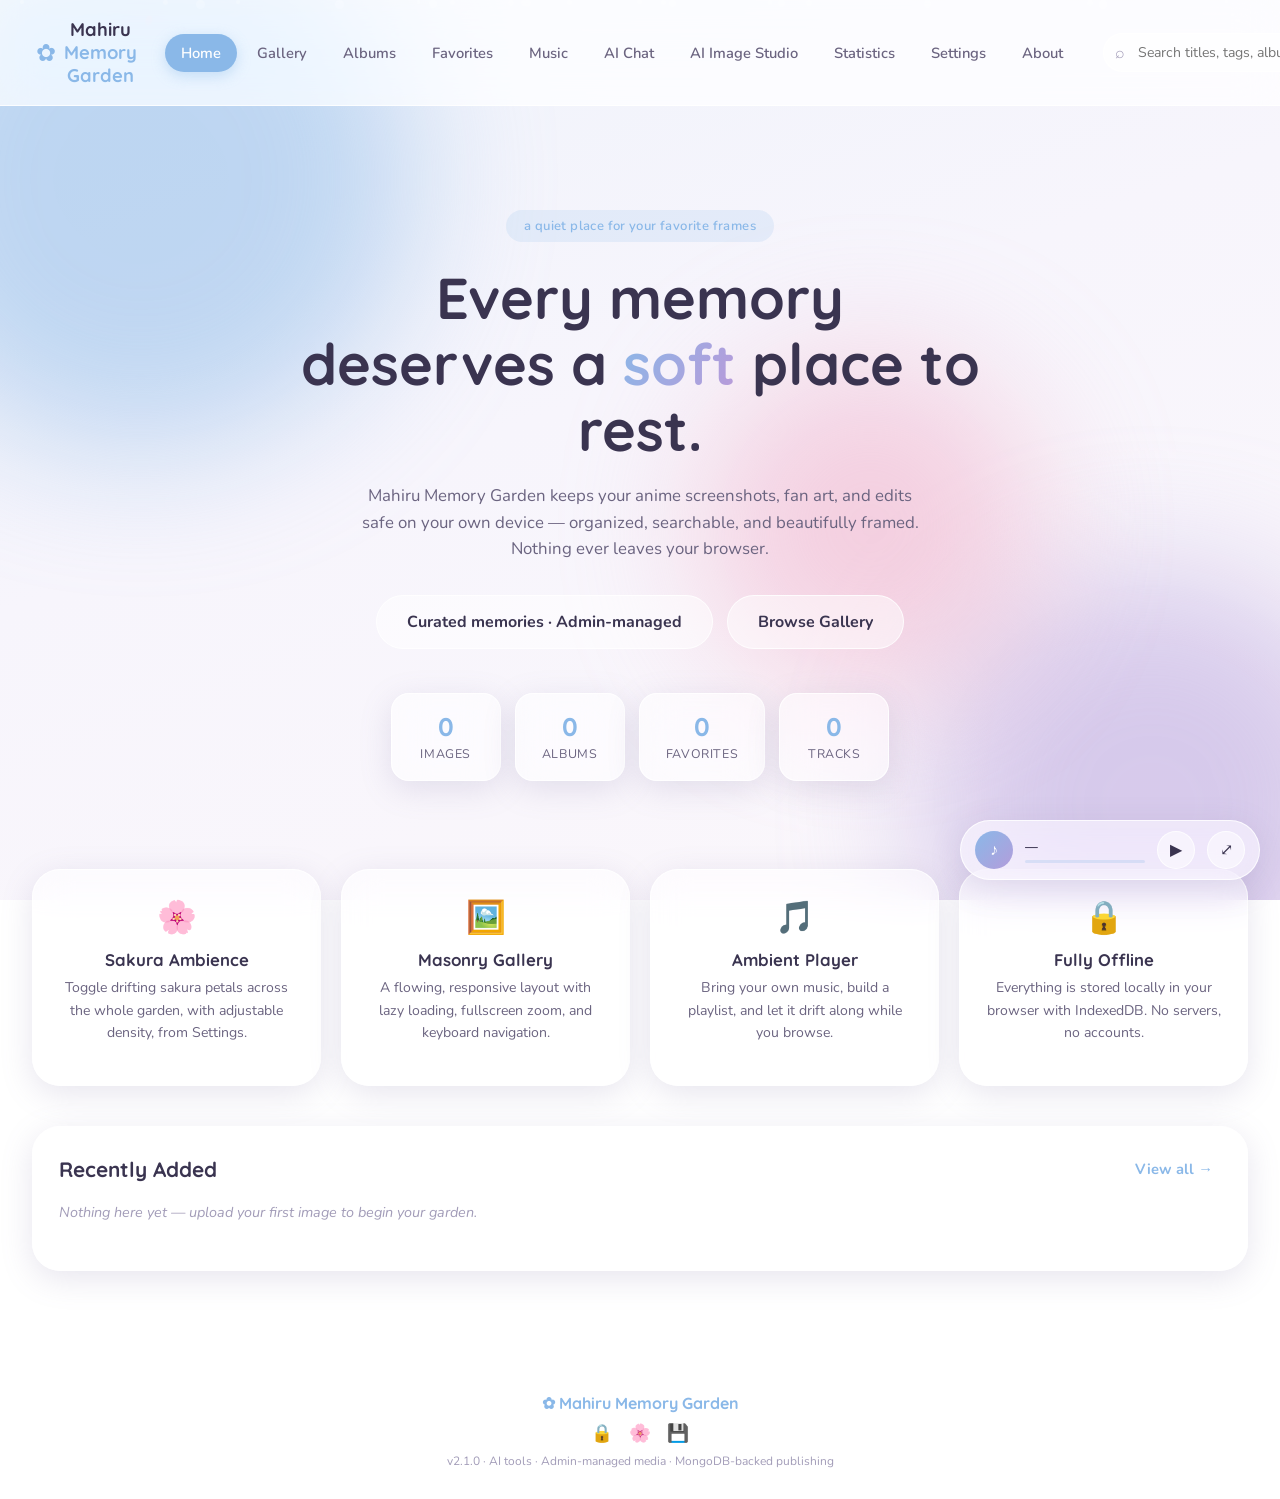
==== index.html @ d815fe96 "Add files via upload" ====
<!DOCTYPE html>
<html lang="en">
<head>
<meta charset="UTF-8" />
<meta name="viewport" content="width=device-width, initial-scale=1.0, viewport-fit=cover" />
<title>Mahiru Memory Garden — Your Anime Gallery</title>
<meta name="description" content="A soft, glass-lit gallery for your favorite anime memories." />

<!-- Fonts: a rounded display face for warmth, a clean body face for readability -->
<link rel="preconnect" href="https://fonts.googleapis.com">
<link rel="preconnect" href="https://fonts.gstatic.com" crossorigin>
<link href="https://fonts.googleapis.com/css2?family=Quicksand:wght@500;600;700&family=Nunito:wght@400;500;600;700;800&display=swap" rel="stylesheet">

<link rel="stylesheet" href="style.css" />
</head>
<body>

<!-- ============ AMBIENT LAYERS ============ -->
<div class="sky" aria-hidden="true">
  <div class="sky-glow sky-glow--one"></div>
  <div class="sky-glow sky-glow--two"></div>
  <div class="sky-glow sky-glow--three"></div>
</div>
<canvas id="sakuraCanvas" aria-hidden="true"></canvas>
<div id="particleField" class="particle-field" aria-hidden="true"></div>

<!-- ============ TOASTS ============ -->
<div id="toastStack" class="toast-stack" aria-live="polite"></div>

<!-- ============ NAVIGATION ============ -->
<header class="topbar">
  <button class="brand" id="logoButton" title="Mahiru Memory Garden">
    <span class="brand-mark">✿</span>
    <span class="brand-text">Mahiru <em>Memory Garden</em></span>
  </button>

  <nav class="tabs" id="mainNav">
    <button class="tab active" data-page="home">Home</button>
    <button class="tab" data-page="gallery">Gallery</button>
    <button class="tab" data-page="albums">Albums</button>
    <button class="tab" data-page="favorites">Favorites</button>
    <button class="tab" data-page="music">Music</button>
    <button class="tab" data-page="ai-chat">AI Chat</button>
    <button class="tab" data-page="image-studio">AI Image Studio</button>
    <button class="tab" data-page="stats">Statistics</button>
    <button class="tab" data-page="settings">Settings</button>
    <button class="tab" data-page="about">About</button>
  </nav>

  <div class="topbar-actions">
    <div class="search-wrap">
      <input type="text" id="globalSearch" placeholder="Search titles, tags, albums…" autocomplete="off" />
      <span class="search-icon">⌕</span>
    </div>
    <a class="icon-btn admin-entry" href="admin/" title="Admin panel" aria-label="Admin panel">⚙</a>
    <button class="hamburger" id="hamburgerBtn" aria-label="Menu">☰</button>
  </div>
</header>

<!-- Mobile nav drawer -->
<div class="mobile-drawer" id="mobileDrawer">
  <button class="tab" data-page="home">Home</button>
  <button class="tab" data-page="gallery">Gallery</button>
  <button class="tab" data-page="albums">Albums</button>
  <button class="tab" data-page="favorites">Favorites</button>
  <button class="tab" data-page="music">Music</button>
  <button class="tab" data-page="ai-chat">AI Chat</button>
  <button class="tab" data-page="image-studio">AI Image Studio</button>
  <button class="tab" data-page="stats">Statistics</button>
  <button class="tab" data-page="settings">Settings</button>
  <button class="tab" data-page="about">About</button>
</div>

<main id="pageRoot">

  <!-- ============ HOME ============ -->
  <section class="page active" id="page-home">
    <div class="hero">
      <div class="hero-badge">a quiet place for your favorite frames</div>
      <h1 class="hero-title">
        Every memory<br/>
        deserves a <span class="accent-word">soft</span> place to rest.
      </h1>
      <p class="hero-sub">
        Mahiru Memory Garden keeps your anime screenshots, fan art, and edits safe on your
        own device — organized, searchable, and beautifully framed. Nothing ever leaves your browser.
      </p>
      <div class="hero-actions">
        <span class="btn btn-ghost btn-lg">Curated memories · Admin-managed</span>
        <button class="btn btn-ghost btn-lg ripple" data-page-link="gallery">
          Browse Gallery
        </button>
      </div>

      <div class="hero-stats" id="heroStats">
        <div class="hero-stat glass"><span class="hs-num" id="hsImages">0</span><span class="hs-label">Images</span></div>
        <div class="hero-stat glass"><span class="hs-num" id="hsAlbums">0</span><span class="hs-label">Albums</span></div>
        <div class="hero-stat glass"><span class="hs-num" id="hsFavs">0</span><span class="hs-label">Favorites</span></div>
        <div class="hero-stat glass"><span class="hs-num" id="hsTracks">0</span><span class="hs-label">Tracks</span></div>
      </div>
    </div>

    <div class="feature-grid">
      <div class="glass feature-card float-card">
        <div class="feature-icon">🌸</div>
        <h3>Sakura Ambience</h3>
        <p>Toggle drifting sakura petals across the whole garden, with adjustable density, from Settings.</p>
      </div>
      <div class="glass feature-card float-card" style="--delay:0.6s">
        <div class="feature-icon">🖼️</div>
        <h3>Masonry Gallery</h3>
        <p>A flowing, responsive layout with lazy loading, fullscreen zoom, and keyboard navigation.</p>
      </div>
      <div class="glass feature-card float-card" style="--delay:1.2s">
        <div class="feature-icon">🎵</div>
        <h3>Ambient Player</h3>
        <p>Bring your own music, build a playlist, and let it drift along while you browse.</p>
      </div>
      <div class="glass feature-card float-card" style="--delay:1.8s">
        <div class="feature-icon">🔒</div>
        <h3>Fully Offline</h3>
        <p>Everything is stored locally in your browser with IndexedDB. No servers, no accounts.</p>
      </div>
    </div>

    <div class="glass recent-panel">
      <div class="panel-header">
        <h2>Recently Added</h2>
        <button class="btn btn-text" data-page-link="gallery">View all →</button>
      </div>
      <div class="recent-strip" id="recentStrip">
        <p class="empty-hint">Nothing here yet — upload your first image to begin your garden.</p>
      </div>
    </div>
  </section>

  <!-- ============ GALLERY ============ -->
  <section class="page" id="page-gallery">
    <div class="page-head">
      <h1>Gallery</h1>
      <span class="page-note">Uploads are available in the admin panel.</span>
    </div>

    <div class="glass drive-panel" id="drivePanel">
      <div class="drive-panel-head">
        <h3>Google Drive Folder</h3>
        <button class="icon-btn" id="driveToggleBtn" title="Show/Hide">−</button>
      </div>
      <div class="drive-panel-body" id="drivePanelBody">
        <p class="settings-note">Apne Drive folder ka link paste karo — ye yaad rakh liya jayega, dobara paste nahi karna padega.</p>
        <div class="drive-input-row">
          <input type="text" id="driveLinkInput" class="text-field" placeholder="https://drive.google.com/drive/folders/…" />
          <button class="btn btn-primary ripple" id="driveSaveBtn">Save</button>
          <button class="btn btn-ghost" id="driveClearBtn">Clear</button>
        </div>
        <iframe id="driveFrame" class="drive-embed" hidden></iframe>
        <p class="empty-hint" id="driveEmptyHint">Koi folder link save nahi kiya gaya abhi tak.</p>
      </div>
    </div>

    <div class="filter-bar glass">
      <select id="filterSort">
        <option value="newest">Newest</option>
        <option value="oldest">Oldest</option>
        <option value="favorites">Favorites</option>
        <option value="rating">Highest Rated</option>
        <option value="landscape">Landscape</option>
        <option value="portrait">Portrait</option>
        <option value="square">Square</option>
      </select>
      <select id="filterAlbum"><option value="">All Albums</option></select>
      <select id="filterCategory"><option value="">All Categories</option></select>
      <input type="text" id="filterTag" placeholder="Filter by tag…" />
      <button class="btn btn-ghost" id="clearFiltersBtn">Clear</button>
    </div>

    <div class="masonry" id="galleryGrid"></div>
    <div class="empty-state" id="galleryEmpty" hidden>
      <div class="empty-icon">🌷</div>
      <p>Your garden is empty. Upload some memories to get started.</p>
    </div>
    <div class="load-sentinel" id="gallerySentinel"></div>
  </section>

  <!-- ============ ALBUMS ============ -->
  <section class="page" id="page-albums">
    <div class="page-head">
      <h1>Albums</h1>
      <button class="btn btn-primary ripple" id="createAlbumBtn"><span class="btn-icon">＋</span> New Album</button>
    </div>
    <div class="album-grid" id="albumGrid"></div>
    <div class="empty-state" id="albumsEmpty" hidden>
      <div class="empty-icon">📁</div>
      <p>No albums yet. Create one to start organizing your memories.</p>
    </div>
  </section>

  <!-- ============ FAVORITES ============ -->
  <section class="page" id="page-favorites">
    <div class="page-head"><h1>Favorites</h1></div>
    <div class="masonry" id="favGrid"></div>
    <div class="empty-state" id="favEmpty" hidden>
      <div class="empty-icon">💗</div>
      <p>Nothing favorited yet. Tap the heart on an image to keep it close.</p>
    </div>
  </section>

  <!-- ============ MUSIC ============ -->
  <section class="page" id="page-music">
    <div class="page-head">
      <h1>Music</h1>
      <span class="page-note">Tracks are managed by the admin.</span>
    </div>

    <div class="music-layout">
      <div class="glass visualizer-card">
        <canvas id="visualizerCanvas"></canvas>
        <div class="now-playing">
          <div class="np-art" id="npArt">♪</div>
          <div class="np-info">
            <div class="np-title" id="npTitle">No track selected</div>
            <div class="np-sub" id="npSub">Upload a song to begin</div>
          </div>
        </div>
        <div class="progress-row">
          <span class="time" id="npTimeCurrent">0:00</span>
          <input type="range" id="npProgress" min="0" max="100" value="0" />
          <span class="time" id="npTimeTotal">0:00</span>
        </div>
        <div class="player-controls">
          <button class="icon-btn" id="npShuffle" title="Shuffle">🔀</button>
          <button class="icon-btn" id="npPrev" title="Previous">⏮</button>
          <button class="icon-btn icon-btn-lg" id="npPlay" title="Play/Pause">▶</button>
          <button class="icon-btn" id="npNext" title="Next">⏭</button>
          <button class="icon-btn" id="npRepeat" title="Repeat">🔁</button>
        </div>
        <div class="volume-row">
          <span>🔈</span>
          <input type="range" id="npVolume" min="0" max="100" value="80" />
        </div>
      </div>

      <div class="glass playlist-card">
        <h3>Playlist</h3>
        <ul class="playlist" id="playlistList"></ul>
        <p class="empty-hint" id="playlistEmpty">No tracks yet — add MP3, WAV, or OGG files.</p>
      </div>
    </div>
  </section>


  <!-- ============ AI CHAT ============ -->
  <section class="page" id="page-ai-chat">
    <div class="page-head"><div><h1>Talk with Mahiru ✿</h1><p class="page-note">Your gentle Mahiru AI companion for chats, creative ideas, coding, and little everyday moments.</p></div><button class="btn btn-ghost" id="aiClearChat">Clear chat</button></div>
    <div class="glass ai-panel">
      <div class="mahiru-chat-identity"><div class="mahiru-chat-avatar" aria-hidden="true">✿</div><div><strong>Mahiru</strong><span>Here with you · AI character</span></div><span class="mahiru-chat-status">● Ready to chat</span></div>
      <div class="ai-notice">This is an AI portrayal of Mahiru, powered by Groq. Messages are sent to the configured backend. Please don’t share passwords, API keys, or sensitive personal information.</div>
      <div id="aiChatMessages" class="ai-chat-messages" aria-live="polite"><div class="ai-message assistant"><strong>Mahiru ✿</strong><p>Oh, you’re here. Welcome back to the garden. ♡ What would you like to talk about today? I’ll do my best to help.</p></div></div>
      <form id="aiChatForm" class="ai-chat-form">
        <label class="sr-only" for="aiChatInput">Message</label>
        <textarea id="aiChatInput" rows="2" maxlength="4000" placeholder="Talk to Mahiru…" required></textarea>
        <button class="btn btn-primary" id="aiChatSend" type="submit">Send ↗</button>
      </form>
      <p id="aiChatStatus" class="ai-status" role="status"></p>
    </div>
  </section>

  <!-- ============ AI IMAGE STUDIO ============ -->
  <section class="page" id="page-image-studio">
    <div class="page-head"><div><h1>AI Image Studio</h1><p class="page-note">Turn a prompt into an image with Ideogram.</p></div></div>
    <div class="glass ai-panel image-studio-panel">
      <form id="imageGenForm" class="image-gen-form">
        <label for="imagePrompt">Describe the image</label>
        <textarea id="imagePrompt" rows="4" maxlength="1500" placeholder="Example: an elegant violet-lit fantasy garden at dusk, anime illustration…" required></textarea>
        <div class="image-gen-options">
          <label for="imageStyle">Style</label>
          <select id="imageStyle"><option value="auto">Auto</option><option value="general">General</option><option value="realistic">Realistic</option><option value="design">Design</option><option value="anime">Anime (describe it in the prompt)</option></select>
          <label for="imageCount">Images</label>
          <select id="imageCount"><option value="1">1 image</option><option value="2">2 images</option></select>
        </div>
        <button class="btn btn-primary" id="imageGenButton" type="submit">✦ Generate image</button>
      </form>
      <p id="imageGenStatus" class="ai-status" role="status"></p>
      <div id="imageGenResults" class="generated-image-grid"></div>
      <p class="ai-notice">Generation may consume your Ideogram API credits. Results are stored temporarily in the app's MongoDB media store and are not automatically added to the public gallery.</p>
    </div>
  </section>

  <!-- ============ STATISTICS ============ -->
  <section class="page" id="page-stats">
    <div class="page-head"><h1>Statistics</h1></div>
    <div class="stats-grid" id="statsGrid"></div>
  </section>

  <!-- ============ SETTINGS ============ -->
  <section class="page" id="page-settings">
    <div class="page-head"><h1>Settings</h1></div>

    <div class="settings-grid">
      <div class="glass settings-card">
        <h3>Appearance</h3>
        <div class="setting-row">
          <label>Theme</label>
          <div class="segmented" id="themeSegment">
            <button data-theme="light" class="active">Light</button>
            <button data-theme="dark">Dark</button>
            <button data-theme="auto">Auto</button>
          </div>
        </div>
        <div class="setting-row">
          <label>Accent Color</label>
          <div class="swatches" id="accentSwatches">
            <button class="swatch active" style="--sw:#8AB8E8" data-accent="#8AB8E8"></button>
            <button class="swatch" style="--sw:#B39DDB" data-accent="#B39DDB"></button>
            <button class="swatch" style="--sw:#F0A8C4" data-accent="#F0A8C4"></button>
            <button class="swatch" style="--sw:#9DDBC0" data-accent="#9DDBC0"></button>
            <button class="swatch" style="--sw:#E8C48A" data-accent="#E8C48A"></button>
          </div>
        </div>
        <div class="setting-row">
          <label>Background Blur</label>
          <input type="range" id="blurSlider" min="0" max="40" value="18" />
        </div>
        <div class="setting-row">
          <label>Animation Speed</label>
          <input type="range" id="animSpeedSlider" min="50" max="200" value="100" />
        </div>
      </div>

      <div class="glass settings-card">
        <h3>Sakura Mode</h3>
        <div class="setting-row">
          <label>Enable Falling Petals</label>
          <label class="switch"><input type="checkbox" id="sakuraToggle" checked /><span class="slider-toggle"></span></label>
        </div>
        <div class="setting-row">
          <label>Petal Density</label>
          <input type="range" id="sakuraDensity" min="0" max="60" value="18" />
        </div>
      </div>

      <div class="glass settings-card">
        <h3>Music</h3>
        <div class="setting-row">
          <label>Default Volume</label>
          <input type="range" id="defaultVolumeSlider" min="0" max="100" value="80" />
        </div>
      </div>

      <div class="glass settings-card">
        <h3>Database</h3>
        <p class="settings-note">Your preferences stay in this browser. Published gallery media is served from the protected backend.</p>
        <div class="settings-btn-row">
          <button class="btn btn-ghost" id="exportBtn">Export Data</button>
          <button class="btn btn-ghost" id="importBtn">Import Data</button>
          <input type="file" id="importFile" accept="application/json" hidden />
          <button class="btn btn-danger" id="resetBtn">Reset Database</button>
        </div>
      </div>
    </div>
  </section>

  <!-- ============ ABOUT ============ -->
  <section class="page" id="page-about">
    <div class="page-head"><h1>About</h1></div>
    <div class="glass about-card">
      <div class="about-mark">✿</div>
      <h2>Mahiru Memory Garden</h2>
      <p>
        A calm space for anime memories, fan art, edits, and music. Public media is served by the backend; only authenticated admin uploads can publish new media.
      </p>
      <p class="version-line">Version <strong>1.0.0</strong></p>
      <p class="credits-line">Crafted with care by <em>you</em> — developer credits go here.</p>
    </div>
  </section>

</main>

<!-- ============ ALBUM MODAL ============ -->
<div class="modal-overlay" id="albumModal">
  <div class="modal glass modal-sm">
    <button class="modal-close" data-close="albumModal">✕</button>
    <h2 id="albumModalTitle">New Album</h2>
    <label class="field-label">Name</label>
    <input type="text" id="albumNameInput" class="text-field" placeholder="e.g. Rainy Day Screenshots" />
    <label class="field-label">Category</label>
    <input type="text" id="albumCategoryInput" class="text-field" placeholder="e.g. Slice of Life" />
    <div class="modal-actions">
      <button class="btn btn-ghost" data-close="albumModal">Cancel</button>
      <button class="btn btn-primary ripple" id="saveAlbumBtn">Save Album</button>
    </div>
  </div>
</div>

<!-- ============ IMAGE DETAIL / LIGHTBOX ============ -->
<div class="modal-overlay lightbox-overlay" id="lightboxModal">
  <button class="lb-close" data-close="lightboxModal">✕</button>
  <button class="lb-nav lb-prev" id="lbPrev">‹</button>
  <button class="lb-nav lb-next" id="lbNext">›</button>

  <div class="lightbox-stage">
    <img id="lbImage" src="" alt="" />
  </div>

  <div class="lb-panel glass">
    <div class="lb-panel-scroll">
      <div class="lb-title-row">
        <input type="text" id="lbTitleInput" class="lb-title-input" placeholder="Untitled memory" />
        <button class="icon-btn" id="lbFavBtn" title="Favorite">♡</button>
      </div>

      <div class="lb-rating" id="lbRating">
        <span data-star="1">★</span><span data-star="2">★</span><span data-star="3">★</span><span data-star="4">★</span><span data-star="5">★</span>
      </div>

      <label class="field-label">Description</label>
      <textarea id="lbDescInput" class="text-field" rows="3" placeholder="Add a description…"></textarea>

      <label class="field-label">Tags (comma separated)</label>
      <input type="text" id="lbTagsInput" class="text-field" placeholder="sunset, moe, wholesome" />

      <label class="field-label">Album</label>
      <select id="lbAlbumSelect"><option value="">No Album</option></select>

      <label class="field-label">Category</label>
      <input type="text" id="lbCategoryInput" class="text-field" placeholder="e.g. Wallpapers" />

      <div class="lb-meta" id="lbMeta"></div>

      <div class="modal-actions">
        <button class="btn btn-danger" id="lbDeleteBtn">Delete</button>
        <button class="btn btn-primary ripple" id="lbSaveBtn">Save Changes</button>
      </div>
    </div>
  </div>
</div>

<!-- ============ FLOATING MINI PLAYER ============ -->
<div class="mini-player glass" id="miniPlayer" hidden>
  <div class="mini-art" id="miniArt">♪</div>
  <div class="mini-info">
    <div class="mini-title" id="miniTitle">—</div>
    <div class="mini-bar"><div class="mini-bar-fill" id="miniBarFill"></div></div>
  </div>
  <button class="icon-btn" id="miniPlayBtn">▶</button>
  <button class="icon-btn" id="miniExpandBtn" title="Open Music">⤢</button>
</div>

<!-- ============ CONFIRM DIALOG ============ -->
<div class="modal-overlay" id="confirmModal">
  <div class="modal glass modal-sm">
    <h2 id="confirmTitle">Are you sure?</h2>
    <p id="confirmBody"></p>
    <div class="modal-actions">
      <button class="btn btn-ghost" id="confirmCancelBtn">Cancel</button>
      <button class="btn btn-danger" id="confirmOkBtn">Confirm</button>
    </div>
  </div>
</div>

<!-- ============ ANGEL MODE QUOTE OVERLAY ============ -->
<div class="angel-quote" id="angelQuote"></div>

<audio id="audioPlayer" preload="metadata"></audio>

<!-- ============ FOOTER ============ -->
<footer class="site-footer">
  <div class="footer-inner">
    <div class="footer-brand">✿ Mahiru Memory Garden</div>
    <div class="footer-icons">
      <span title="Offline-first">🔒</span>
      <span title="Made with care">🌸</span>
      <span title="Local storage">💾</span>
    </div>
    <div class="footer-meta">v2.1.0 · AI tools · Admin-managed media · MongoDB-backed publishing</div>
  </div>
</footer>

<script src="config.js"></script>
<script src="script.js"></script>
</body>
</html>
---- style.css ----
/* ==========================================================================
   Mahiru Memory Garden — Stylesheet
   Soft White / Sky Blue / Light Purple glassmorphism, anime-inspired
   ========================================================================== */

:root {
  --bg-0: #eef3fb;
  --bg-1: #f7f5fc;
  --bg-2: #fbf7fb;
  --ink: #3a3450;
  --ink-soft: #6b6480;
  --ink-faint: #a29cb8;
  --sky: #8ab8e8;
  --purple: #b39ddb;
  --pink: #f0a8c4;
  --accent: #8ab8e8;
  --accent-rgb: 138, 184, 232;
  --glass-bg: rgba(255, 255, 255, 0.55);
  --glass-bg-strong: rgba(255, 255, 255, 0.72);
  --glass-border: rgba(255, 255, 255, 0.8);
  --glass-shadow: 0 8px 32px rgba(120, 110, 160, 0.18);
  --radius-lg: 28px;
  --radius-md: 18px;
  --radius-sm: 12px;
  --blur: 18px;
  --anim-speed: 1;
  --ease: cubic-bezier(0.22, 1, 0.36, 1);
  --font-display: 'Quicksand', 'Segoe UI', sans-serif;
  --font-body: 'Nunito', 'Segoe UI', sans-serif;
}

[data-theme="dark"] {
  --bg-0: #14131f;
  --bg-1: #191826;
  --bg-2: #1d1b2c;
  --ink: #f1eefc;
  --ink-soft: #c6c1dc;
  --ink-faint: #837ba0;
  --glass-bg: rgba(30, 27, 46, 0.55);
  --glass-bg-strong: rgba(35, 32, 53, 0.75);
  --glass-border: rgba(255, 255, 255, 0.12);
  --glass-shadow: 0 8px 32px rgba(0, 0, 0, 0.4);
}

* { box-sizing: border-box; }
html { scroll-behavior: smooth; }

body {
  margin: 0;
  font-family: var(--font-body);
  color: var(--ink);
  background: linear-gradient(160deg, var(--bg-0), var(--bg-1) 45%, var(--bg-2));
  background-attachment: fixed;
  min-height: 100vh;
  overflow-x: hidden;
  transition: background 0.6s var(--ease), color 0.4s var(--ease);
}

h1, h2, h3, h4 { font-family: var(--font-display); font-weight: 700; margin: 0 0 0.4em; color: var(--ink); }
p { line-height: 1.6; color: var(--ink-soft); margin: 0 0 1em; }
a { color: inherit; }
button, input, select, textarea { font-family: var(--font-body); }
:focus-visible { outline: 2px solid var(--accent); outline-offset: 2px; }

/* ---------- Glass utility ---------- */
.glass {
  background: var(--glass-bg);
  border: 1px solid var(--glass-border);
  border-radius: var(--radius-lg);
  backdrop-filter: blur(var(--blur)) saturate(140%);
  -webkit-backdrop-filter: blur(var(--blur)) saturate(140%);
  box-shadow: var(--glass-shadow);
}

/* ---------- Ambient background layers ---------- */
.sky { position: fixed; inset: 0; z-index: -3; overflow: hidden; }
.sky-glow {
  position: absolute; border-radius: 50%; filter: blur(70px); opacity: 0.5;
  animation: driftGlow calc(24s / var(--anim-speed)) ease-in-out infinite alternate;
}
.sky-glow--one { width: 42vw; height: 42vw; top: -10%; left: -10%; background: var(--sky); }
.sky-glow--two { width: 36vw; height: 36vw; bottom: -15%; right: -8%; background: var(--purple); animation-delay: -6s; }
.sky-glow--three { width: 26vw; height: 26vw; top: 40%; left: 55%; background: var(--pink); animation-delay: -12s; }

@keyframes driftGlow {
  0% { transform: translate(0, 0) scale(1); }
  100% { transform: translate(6%, 4%) scale(1.12); }
}

#sakuraCanvas { position: fixed; inset: 0; z-index: 0; pointer-events: none; }

.particle-field { position: fixed; inset: 0; z-index: -2; pointer-events: none; overflow: hidden; }
.particle {
  position: absolute; border-radius: 50%; background: rgba(255,255,255,0.5);
  animation: floatUp linear infinite;
}
@keyframes floatUp {
  0% { transform: translateY(10vh) translateX(0); opacity: 0; }
  10% { opacity: 0.7; }
  90% { opacity: 0.5; }
  100% { transform: translateY(-110vh) translateX(20px); opacity: 0; }
}

/* ==========================================================================
   Top navigation
   ========================================================================== */
.topbar {
  position: sticky; top: 0; z-index: 40;
  display: flex; align-items: center; gap: 24px;
  padding: 14px 32px;
  background: var(--glass-bg-strong);
  backdrop-filter: blur(20px) saturate(150%);
  -webkit-backdrop-filter: blur(20px) saturate(150%);
  border-bottom: 1px solid var(--glass-border);
}

.brand { display: flex; align-items: center; gap: 8px; background: none; border: none; cursor: pointer; padding: 4px; }
.brand-mark { font-size: 1.5rem; color: var(--accent); animation: spinPetal calc(6s / var(--anim-speed)) linear infinite; display: inline-block; }
@keyframes spinPetal { from { transform: rotate(0deg); } to { transform: rotate(360deg); } }
.brand-text { font-family: var(--font-display); font-weight: 700; font-size: 1.15rem; color: var(--ink); }
.brand-text em { font-style: normal; color: var(--accent); }

.tabs { display: flex; gap: 4px; flex: 1; }
.tab {
  background: none; border: none; padding: 9px 16px; border-radius: 999px;
  color: var(--ink-soft); font-weight: 600; font-size: 0.92rem; cursor: pointer;
  transition: all 0.25s var(--ease);
  white-space: nowrap;
}
.tab:hover { background: rgba(var(--accent-rgb), 0.14); color: var(--ink); }
.tab.active { background: var(--accent); color: #fff; box-shadow: 0 4px 14px rgba(var(--accent-rgb), 0.4); }

.topbar-actions { display: flex; align-items: center; gap: 10px; }
.search-wrap { position: relative; }
.search-wrap input {
  border: 1px solid var(--glass-border); background: rgba(255,255,255,0.5);
  border-radius: 999px; padding: 9px 16px 9px 34px; width: 220px; font-size: 0.88rem;
  color: var(--ink);
}
[data-theme="dark"] .search-wrap input { background: rgba(255,255,255,0.06); }
.search-icon { position: absolute; left: 12px; top: 50%; transform: translateY(-50%); color: var(--ink-faint); }

.icon-btn {
  width: 38px; height: 38px; border-radius: 50%; border: 1px solid var(--glass-border);
  background: rgba(255,255,255,0.5); color: var(--ink); font-size: 1rem; cursor: pointer;
  display: flex; align-items: center; justify-content: center;
  transition: transform 0.2s var(--ease), background 0.2s;
}
.icon-btn:hover { transform: scale(1.08); background: var(--accent); color: #fff; }
.icon-btn-lg { width: 52px; height: 52px; font-size: 1.3rem; }

.hamburger { display: none; background: none; border: none; font-size: 1.4rem; cursor: pointer; color: var(--ink); }

.mobile-drawer {
  display: none; flex-direction: column; position: fixed; top: 62px; right: 12px; z-index: 50;
  background: var(--glass-bg-strong); backdrop-filter: blur(20px); border: 1px solid var(--glass-border);
  border-radius: var(--radius-md); padding: 10px; gap: 4px; box-shadow: var(--glass-shadow);
  transform: translateY(-10px); opacity: 0; pointer-events: none; transition: all 0.25s var(--ease);
}
.mobile-drawer.open { transform: translateY(0); opacity: 1; pointer-events: auto; }
.mobile-drawer .tab { text-align: left; }

/* ==========================================================================
   Pages
   ========================================================================== */
main { position: relative; z-index: 1; max-width: 1280px; margin: 0 auto; padding: 32px; }
.page { display: none; animation: pageIn calc(0.5s / var(--anim-speed)) var(--ease); }
.page.active { display: block; }
@keyframes pageIn { from { opacity: 0; transform: translateY(14px); } to { opacity: 1; transform: translateY(0); } }

.page-head { display: flex; align-items: center; justify-content: space-between; margin-bottom: 24px; flex-wrap: wrap; gap: 12px; }
.page-head h1 { font-size: 2rem; }

/* ---------- Hero ---------- */
.hero { text-align: center; padding: 72px 16px 48px; max-width: 820px; margin: 0 auto; }
.hero-badge {
  display: inline-block; padding: 7px 18px; border-radius: 999px; font-size: 0.82rem; font-weight: 600;
  background: rgba(var(--accent-rgb), 0.16); color: var(--accent); margin-bottom: 22px;
  letter-spacing: 0.03em;
  animation: fadeSlideDown calc(0.8s / var(--anim-speed)) var(--ease);
}
.hero-title {
  font-size: clamp(2.2rem, 5vw, 3.6rem); line-height: 1.15; margin-bottom: 20px;
  animation: fadeSlideUp calc(0.9s / var(--anim-speed)) var(--ease);
}
.accent-word {
  background: linear-gradient(120deg, var(--sky), var(--purple), var(--pink));
  background-size: 200% auto; -webkit-background-clip: text; background-clip: text; color: transparent;
  animation: gradientShift calc(6s / var(--anim-speed)) ease-in-out infinite;
}
@keyframes gradientShift { 0%,100% { background-position: 0% 50%; } 50% { background-position: 100% 50%; } }

.hero-sub { font-size: 1.05rem; max-width: 560px; margin: 0 auto 32px; animation: fadeSlideUp calc(1.1s / var(--anim-speed)) var(--ease); }
.hero-actions { display: flex; gap: 14px; justify-content: center; flex-wrap: wrap; margin-bottom: 44px; animation: fadeSlideUp calc(1.3s / var(--anim-speed)) var(--ease); }

.hero-stats { display: flex; gap: 14px; justify-content: center; flex-wrap: wrap; }
.hero-stat { padding: 16px 26px; border-radius: var(--radius-md); min-width: 110px; text-align: center; }
.hs-num { display: block; font-family: var(--font-display); font-size: 1.6rem; font-weight: 700; color: var(--accent); }
.hs-label { font-size: 0.78rem; color: var(--ink-soft); text-transform: uppercase; letter-spacing: 0.05em; }

@keyframes fadeSlideDown { from { opacity: 0; transform: translateY(-16px);} to { opacity: 1; transform: translateY(0);} }
@keyframes fadeSlideUp { from { opacity: 0; transform: translateY(16px);} to { opacity: 1; transform: translateY(0);} }

/* ---------- Buttons ---------- */
.btn {
  border: none; cursor: pointer; font-weight: 700; border-radius: 999px; padding: 11px 22px;
  font-size: 0.92rem; display: inline-flex; align-items: center; gap: 8px; position: relative; overflow: hidden;
  transition: transform 0.2s var(--ease), box-shadow 0.2s var(--ease), background 0.2s;
}
.btn:active { transform: scale(0.96); }
.btn-primary { background: linear-gradient(135deg, var(--sky), var(--purple)); color: #fff; box-shadow: 0 6px 18px rgba(var(--accent-rgb), 0.4); }
.btn-primary:hover { box-shadow: 0 8px 24px rgba(var(--accent-rgb), 0.55); transform: translateY(-2px); }
.btn-ghost { background: rgba(255,255,255,0.5); color: var(--ink); border: 1px solid var(--glass-border); }
[data-theme="dark"] .btn-ghost { background: rgba(255,255,255,0.08); }
.btn-ghost:hover { background: rgba(var(--accent-rgb), 0.16); }
.btn-text { background: none; color: var(--accent); padding: 6px 8px; }
.btn-danger { background: #f47c8c; color: #fff; }
.btn-danger:hover { background: #e85f72; }
.btn-lg { padding: 15px 30px; font-size: 1rem; }
.btn-icon { font-size: 1rem; }

.ripple { }
.ripple .ripple-circle {
  position: absolute; border-radius: 50%; background: rgba(255,255,255,0.6);
  transform: scale(0); animation: rippleAnim 0.6s ease-out;
  pointer-events: none;
}
@keyframes rippleAnim { to { transform: scale(3); opacity: 0; } }

/* ---------- Feature grid ---------- */
.feature-grid { display: grid; grid-template-columns: repeat(4, 1fr); gap: 20px; margin: 40px 0; }
.feature-card { padding: 26px; text-align: center; }
.feature-icon { font-size: 2rem; margin-bottom: 10px; }
.feature-card h3 { font-size: 1.05rem; }
.feature-card p { font-size: 0.88rem; }
.float-card { animation: floatCard 6s ease-in-out infinite; animation-delay: var(--delay, 0s); }
@keyframes floatCard { 0%,100% { transform: translateY(0); } 50% { transform: translateY(-10px); } }

/* ---------- Recent panel ---------- */
.recent-panel { padding: 26px; margin-bottom: 20px; }
.panel-header { display: flex; justify-content: space-between; align-items: center; margin-bottom: 16px; }
.panel-header h2 { margin: 0; font-size: 1.3rem; }
.recent-strip { display: flex; gap: 14px; overflow-x: auto; padding-bottom: 6px; }
.recent-thumb {
  flex: 0 0 auto; width: 150px; height: 110px; border-radius: var(--radius-sm); overflow: hidden;
  cursor: pointer; position: relative; box-shadow: 0 6px 16px rgba(120,110,160,0.2);
  transition: transform 0.25s var(--ease);
}
.recent-thumb:hover { transform: translateY(-4px) scale(1.03); }
.recent-thumb img { width: 100%; height: 100%; object-fit: cover; }
.empty-hint { color: var(--ink-faint); font-style: italic; font-size: 0.9rem; }

/* ==========================================================================
   Filter bar
   ========================================================================== */
.filter-bar { display: flex; gap: 10px; flex-wrap: wrap; padding: 14px 18px; margin-bottom: 22px; align-items: center; }
.filter-bar select, .filter-bar input {
  border: 1px solid var(--glass-border); background: rgba(255,255,255,0.6); border-radius: 999px;
  padding: 8px 14px; font-size: 0.85rem; color: var(--ink);
}
[data-theme="dark"] .filter-bar select, [data-theme="dark"] .filter-bar input { background: rgba(255,255,255,0.07); }

/* ==========================================================================
   Masonry Gallery
   ========================================================================== */
.masonry { column-count: 4; column-gap: 18px; }
@media (max-width: 1100px) { .masonry { column-count: 3; } }
@media (max-width: 760px) { .masonry { column-count: 2; } }
@media (max-width: 480px) { .masonry { column-count: 1; } }

.gcard {
  break-inside: avoid; margin-bottom: 18px; border-radius: var(--radius-md); overflow: hidden;
  position: relative; cursor: pointer; box-shadow: 0 8px 22px rgba(120,110,160,0.18);
  background: var(--glass-bg); border: 1px solid var(--glass-border);
  transition: transform 0.35s var(--ease), box-shadow 0.35s var(--ease);
  animation: cardIn 0.5s var(--ease) backwards;
}
.gcard:hover { transform: translateY(-6px); box-shadow: 0 16px 36px rgba(120,110,160,0.3); }
.gcard img { width: 100%; display: block; transition: transform 0.5s var(--ease); }
.gcard:hover img { transform: scale(1.06); }
@keyframes cardIn { from { opacity: 0; transform: translateY(24px); } to { opacity: 1; transform: translateY(0); } }

.gcard-overlay {
  position: absolute; inset: auto 0 0 0; padding: 14px 12px 10px;
  background: linear-gradient(to top, rgba(20,15,35,0.75), transparent);
  color: #fff; opacity: 0; transform: translateY(8px); transition: all 0.3s var(--ease);
}
.gcard:hover .gcard-overlay { opacity: 1; transform: translateY(0); }
.gcard-title { font-weight: 700; font-size: 0.9rem; margin-bottom: 2px; }
.gcard-meta { font-size: 0.72rem; opacity: 0.85; }

.gcard-fav {
  position: absolute; top: 10px; right: 10px; width: 34px; height: 34px; border-radius: 50%;
  background: rgba(255,255,255,0.85); border: none; cursor: pointer; font-size: 1rem;
  display: flex; align-items: center; justify-content: center; color: #e0708c;
  transition: transform 0.2s var(--ease);
}
.gcard-fav:hover { transform: scale(1.15); }
.gcard-fav.active { background: #f47c8c; color: #fff; }

.gcard-rating { position: absolute; top: 10px; left: 10px; background: rgba(0,0,0,0.45); color: #ffd77a; font-size: 0.72rem; padding: 3px 8px; border-radius: 999px; }

.skeleton {
  break-inside: avoid; margin-bottom: 18px; border-radius: var(--radius-md); height: 220px;
  background: linear-gradient(100deg, rgba(255,255,255,0.3) 30%, rgba(255,255,255,0.6) 50%, rgba(255,255,255,0.3) 70%);
  background-size: 200% 100%; animation: shimmer 1.4s ease-in-out infinite;
}
@keyframes shimmer { from { background-position: 200% 0; } to { background-position: -200% 0; } }

.empty-state { text-align: center; padding: 70px 20px; color: var(--ink-faint); }
.empty-icon { font-size: 2.6rem; margin-bottom: 10px; }
.load-sentinel { height: 40px; }

/* ==========================================================================
   Albums
   ========================================================================== */
.album-grid { display: grid; grid-template-columns: repeat(auto-fill, minmax(240px, 1fr)); gap: 20px; }
.acard { border-radius: var(--radius-md); overflow: hidden; cursor: pointer; position: relative;
  box-shadow: 0 8px 22px rgba(120,110,160,0.18); transition: transform 0.3s var(--ease); }
.acard:hover { transform: translateY(-5px); }
.acard-cover { height: 150px; background: linear-gradient(135deg, var(--sky), var(--purple)); display: flex; align-items: center; justify-content: center; overflow: hidden; }
.acard-cover img { width: 100%; height: 100%; object-fit: cover; }
.acard-cover-icon { font-size: 2.4rem; color: #fff; opacity: 0.85; }
.acard-body { padding: 14px 16px; background: var(--glass-bg); border: 1px solid var(--glass-border); border-top: none; }
.acard-body h4 { margin: 0 0 4px; font-size: 1rem; }
.acard-body p { margin: 0; font-size: 0.78rem; color: var(--ink-faint); }
.acard-actions { display: flex; gap: 6px; margin-top: 10px; }
.acard-actions button { flex: 1; font-size: 0.75rem; padding: 6px 8px; border-radius: 8px; border: 1px solid var(--glass-border); background: rgba(255,255,255,0.5); cursor: pointer; color: var(--ink-soft); }
[data-theme="dark"] .acard-actions button { background: rgba(255,255,255,0.06); }

/* ==========================================================================
   Music
   ========================================================================== */
.music-layout { display: grid; grid-template-columns: 1.3fr 1fr; gap: 24px; }
@media (max-width: 900px) { .music-layout { grid-template-columns: 1fr; } }

.visualizer-card { padding: 26px; text-align: center; position: relative; }
#visualizerCanvas { width: 100%; height: 90px; display: block; margin-bottom: 14px; border-radius: var(--radius-sm); }
.now-playing { display: flex; align-items: center; gap: 14px; margin-bottom: 18px; text-align: left; }
.np-art {
  width: 64px; height: 64px; border-radius: 16px; background: linear-gradient(135deg, var(--sky), var(--purple));
  display: flex; align-items: center; justify-content: center; font-size: 1.6rem; color: #fff; flex: 0 0 auto;
  animation: gentleSpin 8s linear infinite;
}
@keyframes gentleSpin { from { transform: rotate(0);} to { transform: rotate(360deg);} }
.np-title { font-weight: 700; }
.np-sub { font-size: 0.82rem; color: var(--ink-faint); }
.progress-row { display: flex; align-items: center; gap: 10px; margin-bottom: 14px; }
.progress-row input[type=range] { flex: 1; }
.time { font-size: 0.75rem; color: var(--ink-faint); min-width: 34px; }
.player-controls { display: flex; align-items: center; justify-content: center; gap: 14px; margin-bottom: 14px; }
.volume-row { display: flex; align-items: center; gap: 10px; justify-content: center; }
.volume-row input[type=range] { width: 140px; }

input[type=range] {
  -webkit-appearance: none; height: 5px; border-radius: 999px; background: rgba(var(--accent-rgb),0.25); outline: none;
}
input[type=range]::-webkit-slider-thumb {
  -webkit-appearance: none; width: 15px; height: 15px; border-radius: 50%; background: var(--accent);
  box-shadow: 0 2px 6px rgba(0,0,0,0.25); cursor: pointer;
}

.playlist-card { padding: 22px; max-height: 480px; display: flex; flex-direction: column; }
.playlist { list-style: none; margin: 0; padding: 0; overflow-y: auto; }
.playlist-item {
  display: flex; align-items: center; gap: 10px; padding: 10px; border-radius: var(--radius-sm);
  cursor: pointer; transition: background 0.2s;
}
.playlist-item:hover { background: rgba(var(--accent-rgb), 0.12); }
.playlist-item.playing { background: rgba(var(--accent-rgb), 0.22); }
.pl-idx { width: 20px; text-align: center; font-size: 0.8rem; color: var(--ink-faint); }
.pl-name { flex: 1; font-size: 0.88rem; font-weight: 600; overflow: hidden; text-overflow: ellipsis; white-space: nowrap; }
.pl-remove { background: none; border: none; color: var(--ink-faint); cursor: pointer; font-size: 0.9rem; }
.pl-remove:hover { color: #e85f72; }

/* Mini floating player */
.mini-player {
  position: fixed; bottom: 20px; right: 20px; z-index: 45; display: flex; align-items: center; gap: 12px;
  padding: 10px 14px; border-radius: 999px; width: 300px; animation: fadeSlideUp 0.4s var(--ease);
}
.mini-art { width: 38px; height: 38px; border-radius: 50%; background: linear-gradient(135deg, var(--sky), var(--purple)); display: flex; align-items: center; justify-content: center; color: #fff; animation: gentleSpin 8s linear infinite; flex: 0 0 auto; }
.mini-info { flex: 1; min-width: 0; }
.mini-title { font-size: 0.8rem; font-weight: 700; white-space: nowrap; overflow: hidden; text-overflow: ellipsis; }
.mini-bar { height: 3px; background: rgba(var(--accent-rgb), 0.25); border-radius: 999px; margin-top: 4px; }
.mini-bar-fill { height: 100%; width: 0%; background: var(--accent); border-radius: 999px; }

/* ==========================================================================
   Statistics
   ========================================================================== */
.stats-grid { display: grid; grid-template-columns: repeat(auto-fit, minmax(200px, 1fr)); gap: 18px; }
.stat-card { padding: 22px; text-align: center; }
.stat-card .stat-num { display: block; font-family: var(--font-display); font-size: 2rem; font-weight: 700; color: var(--accent); }
.stat-card .stat-label { font-size: 0.82rem; color: var(--ink-soft); }

/* ==========================================================================
   Settings
   ========================================================================== */
.settings-grid { display: grid; grid-template-columns: repeat(2, 1fr); gap: 20px; }
@media (max-width: 800px) { .settings-grid { grid-template-columns: 1fr; } }
.settings-card { padding: 24px; }
.setting-row { display: flex; align-items: center; justify-content: space-between; gap: 14px; margin-bottom: 16px; }
.setting-row label { font-weight: 600; font-size: 0.9rem; }
.setting-row input[type=range] { width: 150px; }
.settings-note { font-size: 0.85rem; }
.settings-btn-row { display: flex; gap: 10px; flex-wrap: wrap; }

.segmented { display: flex; background: rgba(var(--accent-rgb), 0.12); border-radius: 999px; padding: 3px; }
.segmented button { border: none; background: none; padding: 6px 14px; border-radius: 999px; cursor: pointer; font-size: 0.8rem; font-weight: 700; color: var(--ink-soft); }
.segmented button.active { background: var(--accent); color: #fff; }

.swatches { display: flex; gap: 8px; }
.swatch { width: 26px; height: 26px; border-radius: 50%; border: 2px solid transparent; background: var(--sw); cursor: pointer; }
.swatch.active { border-color: var(--ink); transform: scale(1.15); }

.switch { position: relative; display: inline-block; width: 44px; height: 24px; }
.switch input { opacity: 0; width: 0; height: 0; }
.slider-toggle { position: absolute; inset: 0; background: rgba(var(--accent-rgb), 0.3); border-radius: 999px; cursor: pointer; transition: 0.3s; }
.slider-toggle::before { content: ""; position: absolute; width: 18px; height: 18px; left: 3px; top: 3px; background: #fff; border-radius: 50%; transition: 0.3s; }
.switch input:checked + .slider-toggle { background: var(--accent); }
.switch input:checked + .slider-toggle::before { transform: translateX(20px); }

/* ==========================================================================
   About
   ========================================================================== */
.about-card { max-width: 640px; margin: 0 auto; padding: 44px; text-align: center; }
.about-mark { font-size: 2.4rem; color: var(--accent); margin-bottom: 10px; }
.version-line { font-size: 0.9rem; }
.credits-line { font-size: 0.85rem; color: var(--ink-faint); }

/* ==========================================================================
   Modals
   ========================================================================== */
.modal-overlay {
  position: fixed; inset: 0; z-index: 100; display: flex; align-items: center; justify-content: center;
  background: rgba(30, 25, 45, 0.35); backdrop-filter: blur(6px);
  opacity: 0; pointer-events: none; transition: opacity 0.3s var(--ease);
  padding: 20px;
}
.modal-overlay.open { opacity: 1; pointer-events: auto; }
.modal {
  width: 100%; max-width: 560px; max-height: 85vh; overflow-y: auto; padding: 30px;
  transform: scale(0.92) translateY(10px); transition: transform 0.35s var(--ease);
  position: relative;
}
.modal-overlay.open .modal { transform: scale(1) translateY(0); }
.modal-sm { max-width: 400px; }
.modal-close { position: absolute; top: 16px; right: 16px; background: none; border: none; font-size: 1.1rem; cursor: pointer; color: var(--ink-faint); }
.modal-actions { display: flex; justify-content: flex-end; gap: 10px; margin-top: 20px; }

.dropzone {
  border: 2px dashed rgba(var(--accent-rgb), 0.45); border-radius: var(--radius-md); padding: 34px 20px;
  text-align: center; cursor: pointer; transition: background 0.2s, border-color 0.2s;
}
.dropzone:hover, .dropzone.dragover { background: rgba(var(--accent-rgb), 0.1); border-color: var(--accent); }
.dz-icon { font-size: 1.8rem; color: var(--accent); margin-bottom: 8px; }
.dropzone p { font-size: 0.85rem; margin: 0; }
kbd { background: rgba(0,0,0,0.08); border-radius: 4px; padding: 1px 6px; font-size: 0.78rem; }

.upload-preview-grid { display: grid; grid-template-columns: repeat(auto-fill, minmax(90px, 1fr)); gap: 10px; margin-top: 16px; }
.upv-item { position: relative; border-radius: 10px; overflow: hidden; height: 90px; }
.upv-item img { width: 100%; height: 100%; object-fit: cover; }
.upv-remove { position: absolute; top: 3px; right: 3px; background: rgba(0,0,0,0.5); color: #fff; border: none; border-radius: 50%; width: 20px; height: 20px; font-size: 0.7rem; cursor: pointer; }

.upload-preview-list { list-style: none; margin: 14px 0 0; padding: 0; max-height: 200px; overflow-y: auto; }
.upload-preview-list li { display: flex; justify-content: space-between; align-items: center; padding: 8px 10px; border-radius: 8px; font-size: 0.85rem; }
.upload-preview-list li:nth-child(odd) { background: rgba(var(--accent-rgb), 0.07); }

.field-label { display: block; font-size: 0.78rem; font-weight: 700; color: var(--ink-soft); margin: 14px 0 6px; text-transform: uppercase; letter-spacing: 0.04em; }
.text-field {
  width: 100%; border: 1px solid var(--glass-border); background: rgba(255,255,255,0.6);
  border-radius: var(--radius-sm); padding: 10px 14px; font-size: 0.9rem; color: var(--ink); resize: vertical;
}
[data-theme="dark"] .text-field { background: rgba(255,255,255,0.07); }

/* ---------- Lightbox ---------- */
.lightbox-overlay { background: rgba(15, 12, 25, 0.75); flex-direction: row; align-items: stretch; }
.lb-close { position: fixed; top: 20px; right: 20px; z-index: 110; background: rgba(255,255,255,0.15); border: none; color: #fff; width: 40px; height: 40px; border-radius: 50%; font-size: 1.1rem; cursor: pointer; }
.lb-nav { position: fixed; top: 50%; transform: translateY(-50%); background: rgba(255,255,255,0.15); border: none; color: #fff; width: 48px; height: 48px; border-radius: 50%; font-size: 1.6rem; cursor: pointer; z-index: 110; }
.lb-prev { left: 20px; } .lb-next { right: 340px; }
@media (max-width: 900px) { .lb-next { right: 20px; } }
.lightbox-stage { flex: 1; display: flex; align-items: center; justify-content: center; padding: 40px; }
.lightbox-stage img { max-width: 100%; max-height: 84vh; border-radius: 14px; box-shadow: 0 20px 60px rgba(0,0,0,0.5); animation: fadeSlideUp 0.3s var(--ease); }
.lb-panel { width: 320px; flex: 0 0 auto; margin: 20px 20px 20px 0; padding: 22px; overflow: hidden; display: flex; }
@media (max-width: 900px) { .lb-panel { display: none; } }
.lb-panel-scroll { overflow-y: auto; width: 100%; }
.lb-title-row { display: flex; gap: 8px; align-items: center; }
.lb-title-input { flex: 1; background: none; border: none; border-bottom: 2px solid rgba(var(--accent-rgb),0.3); font-family: var(--font-display); font-weight: 700; font-size: 1.1rem; color: var(--ink); padding: 4px 0; }
.lb-rating { margin: 14px 0; font-size: 1.3rem; color: rgba(var(--accent-rgb), 0.3); cursor: pointer; }
.lb-rating span.filled { color: #ffb84d; }
.lb-meta { font-size: 0.78rem; color: var(--ink-faint); margin-top: 14px; line-height: 1.8; }

/* ==========================================================================
   Toasts
   ========================================================================== */
.toast-stack { position: fixed; top: 20px; left: 50%; transform: translateX(-50%); z-index: 200; display: flex; flex-direction: column; gap: 8px; align-items: center; }
.toast {
  padding: 11px 20px; border-radius: 999px; font-size: 0.85rem; font-weight: 600; color: var(--ink);
  animation: toastIn 0.3s var(--ease), toastOut 0.3s var(--ease) 2.4s forwards;
}
@keyframes toastIn { from { opacity: 0; transform: translateY(-14px);} to { opacity: 1; transform: translateY(0);} }
@keyframes toastOut { to { opacity: 0; transform: translateY(-14px);} }

/* ==========================================================================
   Angel Mode
   ========================================================================== */
body.angel-mode .sky-glow { filter: blur(90px) brightness(1.3); opacity: 0.7; }
body.angel-mode .glass { box-shadow: 0 0 40px rgba(var(--accent-rgb), 0.35), var(--glass-shadow); }
body.angel-mode .brand-mark { text-shadow: 0 0 12px var(--accent); }

.angel-quote {
  position: fixed; bottom: 100px; left: 50%; transform: translateX(-50%) translateY(20px);
  background: var(--glass-bg-strong); border: 1px solid var(--glass-border); backdrop-filter: blur(20px);
  padding: 16px 26px; border-radius: 999px; font-family: var(--font-display); font-weight: 600;
  color: var(--ink); box-shadow: 0 10px 30px rgba(var(--accent-rgb), 0.3); z-index: 150;
  opacity: 0; pointer-events: none; transition: all 0.6s var(--ease); text-align: center; max-width: 90vw;
}
.angel-quote.show { opacity: 1; transform: translateX(-50%) translateY(0); }

/* ==========================================================================
   Footer
   ========================================================================== */
.site-footer { position: relative; z-index: 1; margin-top: 40px; padding: 30px 20px; text-align: center; }
.footer-inner { max-width: 700px; margin: 0 auto; }
.footer-brand { font-family: var(--font-display); font-weight: 700; color: var(--accent); margin-bottom: 8px; }
.footer-icons { display: flex; gap: 16px; justify-content: center; font-size: 1.1rem; margin-bottom: 8px; }
.footer-icons span { animation: floatCard 4s ease-in-out infinite; }
.footer-icons span:nth-child(2) { animation-delay: 1s; }
.footer-icons span:nth-child(3) { animation-delay: 2s; }
.footer-meta { font-size: 0.75rem; color: var(--ink-faint); }

/* ==========================================================================
   Responsive
   ========================================================================== */
@media (max-width: 980px) {
  .tabs { display: none; }
  .hamburger { display: block; }
  .mobile-drawer { display: flex; }
  .search-wrap input { width: 140px; }
  .feature-grid { grid-template-columns: repeat(2, 1fr); }
}
@media (max-width: 600px) {
  .topbar { padding: 12px 16px; gap: 12px; }
  .brand-text { display: none; }
  main { padding: 20px 16px; }
  .feature-grid { grid-template-columns: 1fr; }
  .hero { padding: 48px 8px 30px; }
  .search-wrap { display: none; }
  .mini-player { width: calc(100% - 32px); right: 16px; left: 16px; }
  .lb-prev { left: 8px; } .lb-nav { width: 38px; height: 38px; font-size: 1.3rem; }
}

@media (prefers-reduced-motion: reduce) {
  *, *::before, *::after { animation-duration: 0.01ms !important; animation-iteration-count: 1 !important; transition-duration: 0.01ms !important; }
}

/* ============ DRIVE FOLDER EMBED PANEL ============ */
.drive-panel {
  padding: 18px 20px;
  margin-bottom: 16px;
}
.drive-panel-head {
  display: flex;
  align-items: center;
  justify-content: space-between;
}
.drive-panel-head h3 {
  margin: 0;
  font-family: "Quicksand", sans-serif;
}
.drive-panel-body {
  margin-top: 10px;
}
.drive-panel-body.collapsed {
  display: none;
}
.drive-input-row {
  display: flex;
  gap: 8px;
  flex-wrap: wrap;
  margin: 8px 0 14px;
}
.drive-input-row .text-field {
  flex: 1 1 260px;
}
.drive-embed {
  width: 100%;
  height: 480px;
  border: none;
  border-radius: 14px;
  box-shadow: var(--glass-shadow, 0 2px 8px rgba(0,0,0,0.2));
}


/* v2 admin-managed publishing and mobile polish */
.admin-entry { text-decoration: none; display: inline-flex; align-items: center; justify-content: center; }
.page-note { color: var(--ink-soft); font-size: .92rem; padding: .45rem .2rem; }
@media (prefers-reduced-motion: reduce) {
  *, *::before, *::after { animation-duration: .01ms !important; animation-iteration-count: 1 !important; scroll-behavior: auto !important; transition-duration: .01ms !important; }
  #sakuraCanvas, #particleField { display: none !important; }
}


/* AI tools */
.ai-panel { padding: clamp(16px, 3vw, 28px); max-width: 920px; margin: 0 auto; }
.ai-notice { font-size: .86rem; color: var(--ink-soft); background: rgba(var(--accent-rgb), .09); border: 1px solid var(--glass-border); padding: 12px 14px; border-radius: 12px; margin-bottom: 16px; }
.ai-chat-messages { display: flex; flex-direction: column; gap: 12px; min-height: 180px; max-height: 52vh; overflow-y: auto; padding: 4px 2px 16px; }
.ai-message { max-width: 90%; border: 1px solid var(--glass-border); border-radius: 16px; padding: 12px 15px; overflow-wrap: anywhere; }
.ai-message p { margin-top: 5px; white-space: pre-wrap; line-height: 1.55; }
.ai-message.assistant { align-self: flex-start; background: var(--glass-bg-strong); }
.ai-message.user { align-self: flex-end; background: rgba(var(--accent-rgb), .14); }
.ai-chat-form { display: flex; gap: 10px; align-items: flex-end; }
.ai-chat-form textarea, .image-gen-form textarea, .image-gen-form select { width: 100%; border: 1px solid var(--glass-border); border-radius: 12px; padding: 12px; color: var(--ink); background: var(--glass-bg-strong); font: inherit; resize: vertical; }
.ai-chat-form textarea { flex: 1; min-height: 54px; }
.ai-status { min-height: 1.4em; color: var(--ink-soft); font-size: .9rem; margin-top: 10px; }
.image-gen-form { display: grid; gap: 12px; }
.image-gen-form label { font-weight: 700; }
.image-gen-options { display: grid; grid-template-columns: auto minmax(130px, 1fr) auto minmax(100px, .5fr); gap: 10px; align-items: center; }
.generated-image-grid { display: grid; grid-template-columns: repeat(auto-fit, minmax(min(100%, 260px), 1fr)); gap: 16px; margin-top: 18px; }
.generated-image-card { overflow: hidden; border: 1px solid var(--glass-border); border-radius: 14px; background: var(--glass-bg-strong); }
.generated-image-card img { display: block; width: 100%; aspect-ratio: 1 / 1; object-fit: contain; background: rgba(0,0,0,.04); }
.generated-image-card .image-actions { padding: 10px; display: flex; justify-content: flex-end; }
.generated-image-card a { color: var(--accent); font-weight: 700; text-decoration: none; }
.sr-only { position: absolute; width: 1px; height: 1px; padding: 0; margin: -1px; overflow: hidden; clip: rect(0,0,0,0); white-space: nowrap; border: 0; }
@media (max-width: 640px) { .ai-chat-form { flex-direction: column; align-items: stretch; } .ai-chat-form .btn { align-self: flex-end; } .image-gen-options { grid-template-columns: 1fr; } .ai-message { max-width: 100%; } }

/* Mahiru AI chat identity */
.mahiru-chat-identity { display:flex; align-items:center; gap:12px; padding:14px 16px; margin-bottom:14px; border:1px solid var(--glass-border); border-radius:16px; background:linear-gradient(115deg, rgba(var(--accent-rgb),.14), var(--glass-bg-strong)); }
.mahiru-chat-avatar { display:grid; place-items:center; flex:0 0 44px; width:44px; height:44px; border-radius:50%; font-size:25px; color:var(--ink); background:linear-gradient(135deg, rgba(var(--accent-rgb),.32), rgba(255,255,255,.6)); border:1px solid var(--glass-border); }
.mahiru-chat-identity > div:nth-child(2) { display:flex; flex-direction:column; gap:3px; }
.mahiru-chat-identity > div:nth-child(2) span { font-size:.82rem; color:var(--muted); }
.mahiru-chat-status { margin-left:auto; font-size:.78rem; color:var(--muted); white-space:nowrap; }
.ai-message.assistant strong { color:var(--accent, #b38add); }
@media (max-width: 520px) { .mahiru-chat-identity { flex-wrap:wrap; } .mahiru-chat-status { margin-left:56px; width:100%; } }
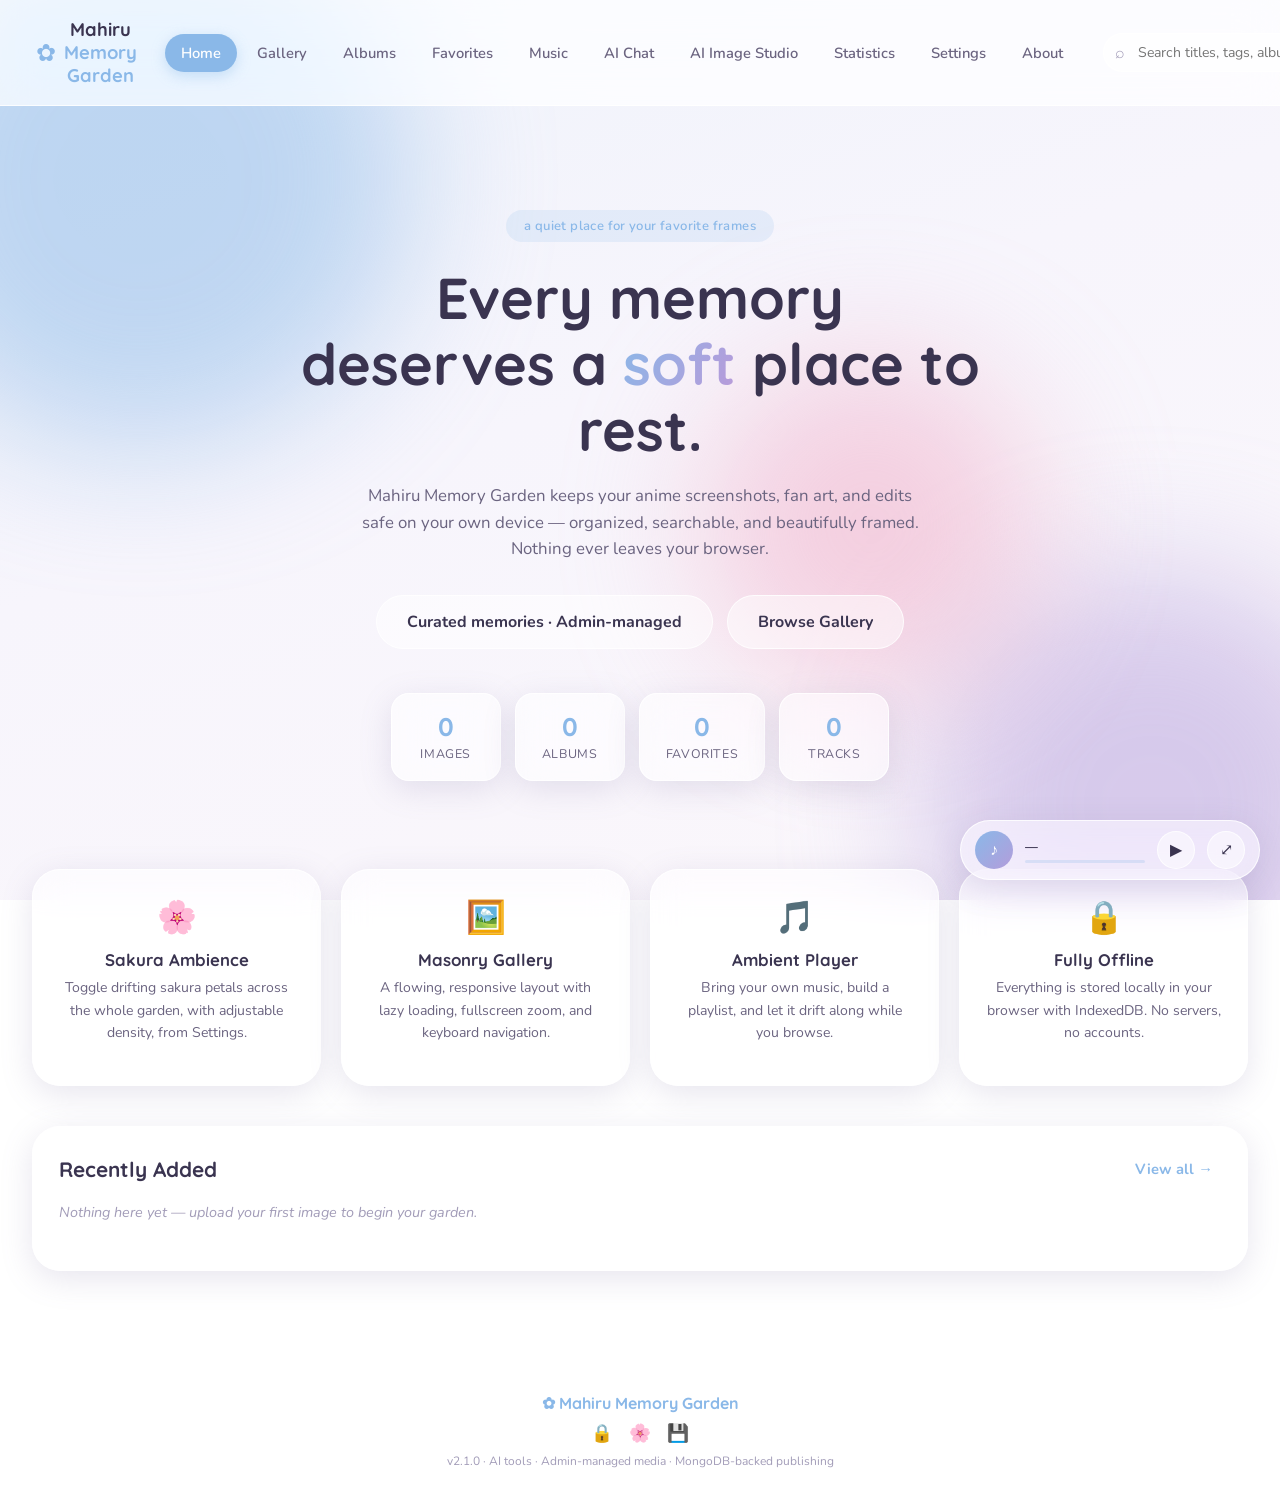
==== commit 5bbf42a2: "Update index.html" ====
--- a/index.html
+++ b/index.html
@@ -349,13 +349,13 @@
 
       <div class="glass settings-card">
         <h3>Database</h3>
-        <p class="settings-note">Your preferences stay in this browser. Published gallery media is served from the protected backend.</p>
-        <div class="settings-btn-row">
-          <button class="btn btn-ghost" id="exportBtn">Export Data</button>
-          <button class="btn btn-ghost" id="importBtn">Import Data</button>
-          <input type="file" id="importFile" accept="application/json" hidden />
-          <button class="btn btn-danger" id="resetBtn">Reset Database</button>
-        </div>
+<p class="settings-note">
+  Your preferences stay in this browser.
+  Published gallery media is served from the protected backend.
+</p>
+<div class="settings-btn-row">
+  <button class="btn btn-ghost" id="exportBtn">Export Data</button>
+</div>
       </div>
     </div>
   </section>
